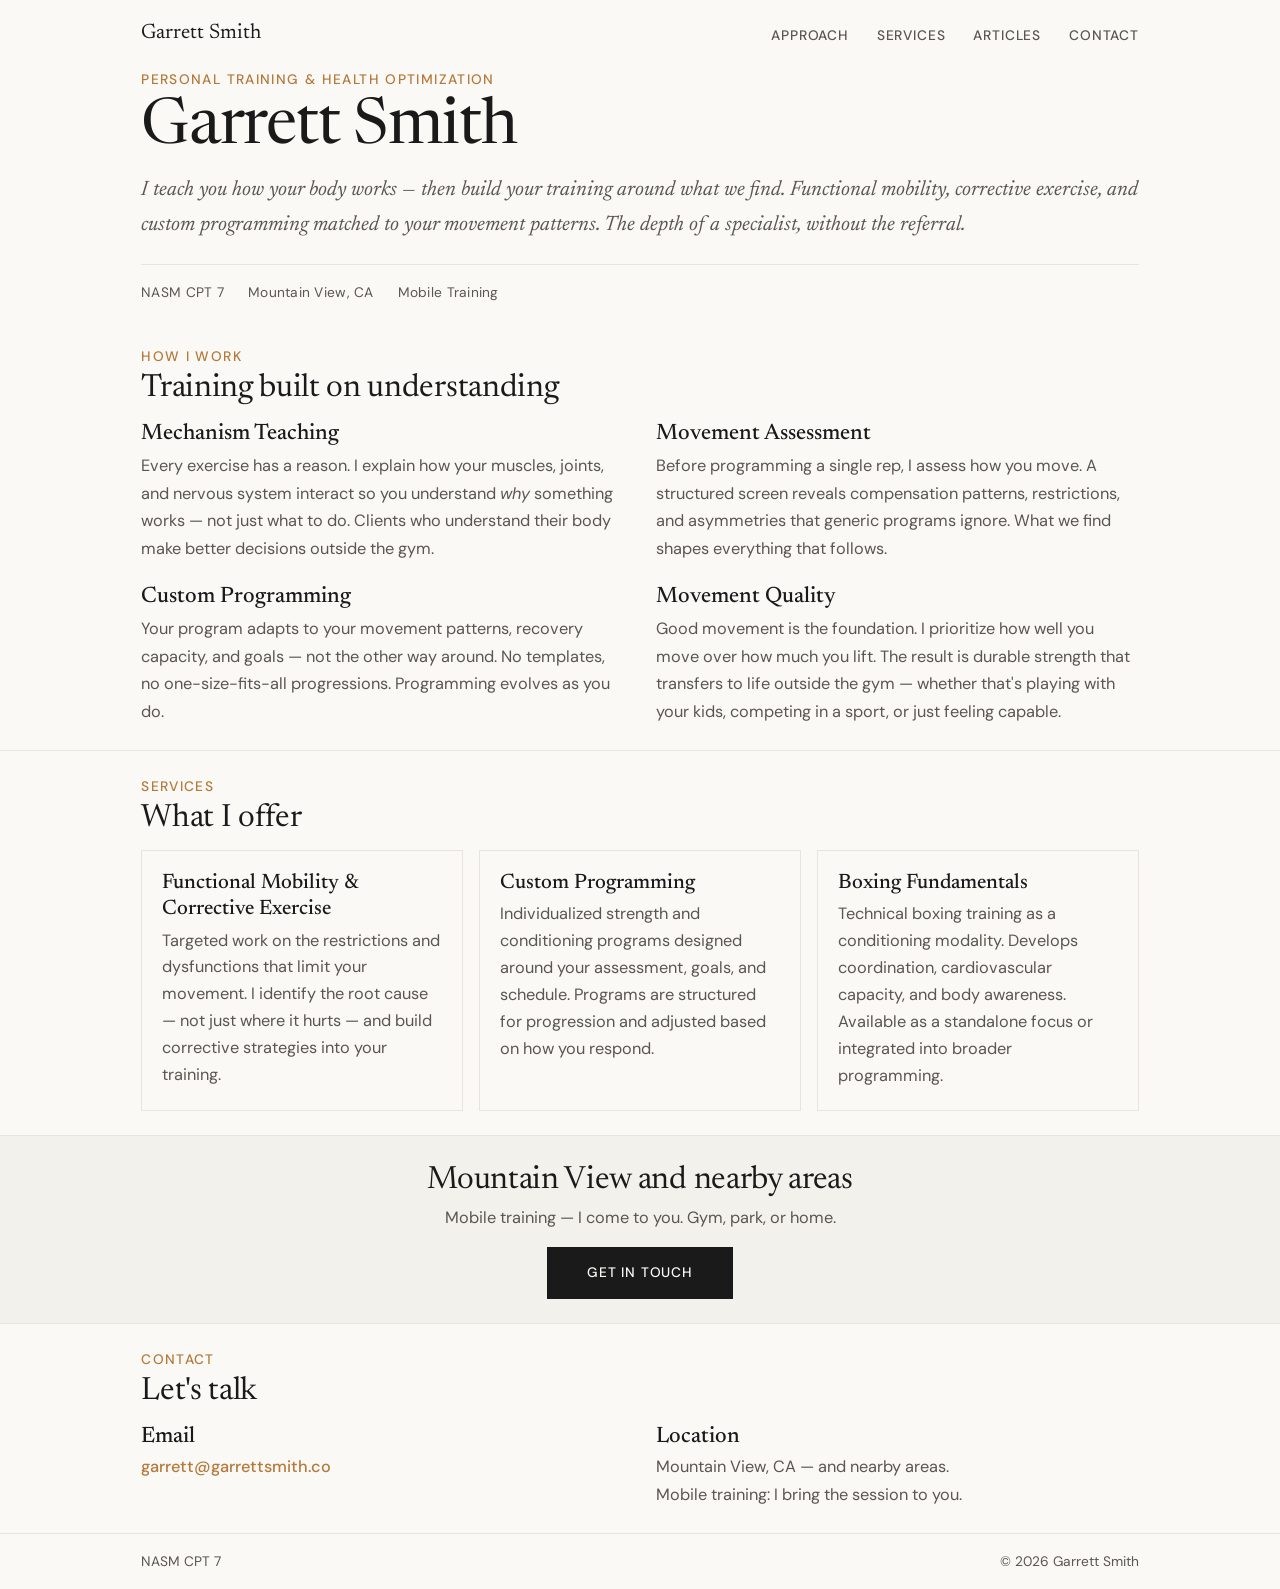
==== index.html @ 92f1cae7 "v4 baseline" ====
<!DOCTYPE html>
<html lang="en">
<head>
<meta charset="UTF-8">
<meta name="viewport" content="width=device-width, initial-scale=1.0">
<title>Garrett Smith — Personal Trainer, Mountain View CA</title>
<link rel="stylesheet" href="/styles.css">
</head>
<body>

  <nav class="site-nav">
    <div class="container">
      <a href="/" class="site-nav__name">Garrett Smith</a>
      <ul class="site-nav__links">
        <li><a href="#approach">Approach</a></li>
        <li><a href="#services">Services</a></li>
        <li><a href="/articles/">Articles</a></li>
        <li><a href="#contact">Contact</a></li>
      </ul>
    </div>
  </nav>

  <section class="hero">
    <div class="container">
      <p class="hero__label">Personal Training &amp; Health Optimization</p>
      <h1 class="hero__name">Garrett Smith</h1>
      <p class="hero__statement">I teach you how your body works — then build your training around what we find. Functional mobility, corrective exercise, and custom programming matched to your movement patterns. The depth of a specialist, without the referral.</p>
      <div class="hero__meta">
        <span class="hero__meta-item">NASM CPT 7</span>
        <span class="hero__meta-item">Mountain View, CA</span>
        <span class="hero__meta-item">Mobile Training</span>
      </div>
    </div>
  </section>

  <section id="approach" class="section">
    <div class="container">
      <p class="section__label">How I Work</p>
      <h2 class="section__heading">Training built on understanding</h2>
      <div class="approach__grid">
        <div class="approach__item">
          <h3>Mechanism Teaching</h3>
          <p>Every exercise has a reason. I explain how your muscles, joints, and nervous system interact so you understand <em>why</em> something works — not just what to do. Clients who understand their body make better decisions outside the gym.</p>
        </div>
        <div class="approach__item">
          <h3>Movement Assessment</h3>
          <p>Before programming a single rep, I assess how you move. A structured screen reveals compensation patterns, restrictions, and asymmetries that generic programs ignore. What we find shapes everything that follows.</p>
        </div>
        <div class="approach__item">
          <h3>Custom Programming</h3>
          <p>Your program adapts to your movement patterns, recovery capacity, and goals — not the other way around. No templates, no one-size-fits-all progressions. Programming evolves as you do.</p>
        </div>
        <div class="approach__item">
          <h3>Movement Quality</h3>
          <p>Good movement is the foundation. I prioritize how well you move over how much you lift. The result is durable strength that transfers to life outside the gym — whether that's playing with your kids, competing in a sport, or just feeling capable.</p>
        </div>
      </div>
    </div>
  </section>

  <section id="services" class="section">
    <div class="container">
      <p class="section__label">Services</p>
      <h2 class="section__heading">What I offer</h2>
      <div class="services__grid">
        <div class="service-card">
          <h3>Functional Mobility &amp; Corrective Exercise</h3>
          <p>Targeted work on the restrictions and dysfunctions that limit your movement. I identify the root cause — not just where it hurts — and build corrective strategies into your training.</p>
        </div>
        <div class="service-card">
          <h3>Custom Programming</h3>
          <p>Individualized strength and conditioning programs designed around your assessment, goals, and schedule. Programs are structured for progression and adjusted based on how you respond.</p>
        </div>
        <div class="service-card">
          <h3>Boxing Fundamentals</h3>
          <p>Technical boxing training as a conditioning modality. Develops coordination, cardiovascular capacity, and body awareness. Available as a standalone focus or integrated into broader programming.</p>
        </div>
      </div>
    </div>
  </section>

  <section class="cta-band">
    <div class="container">
      <h2>Mountain View and nearby areas</h2>
      <p>Mobile training — I come to you. Gym, park, or home.</p>
      <a href="mailto:garrett@garrettsmith.co" class="cta-button">Get in Touch</a>
    </div>
  </section>

  <section id="contact" class="section">
    <div class="container">
      <p class="section__label">Contact</p>
      <h2 class="section__heading">Let's talk</h2>
      <div class="contact__layout">
        <div class="contact__detail">
          <h3>Email</h3>
          <p><a href="mailto:garrett@garrettsmith.co">garrett@garrettsmith.co</a></p>
        </div>
        <div class="contact__detail">
          <h3>Location</h3>
          <p>Mountain View, CA — and nearby areas.<br>Mobile training: I bring the session to you.</p>
        </div>
      </div>
    </div>
  </section>

  <footer class="site-footer">
    <div class="container">
      <span class="site-footer__credential">NASM CPT 7</span>
      <span class="site-footer__copy">&copy; 2026 Garrett Smith</span>
    </div>
  </footer>

</body>
</html>
---- styles.css ----
/* garrettsmith.co — Base Styles */

/* ---- Self-Hosted Fonts ---- */

@font-face {
  font-family: 'DM Sans';
  src: url('/fonts/DM_Sans/DMSans-VariableFont_opsz,wght.ttf') format('truetype');
  font-weight: 100 900;
  font-style: normal;
  font-display: swap;
}

@font-face {
  font-family: 'DM Sans';
  src: url('/fonts/DM_Sans/DMSans-Italic-VariableFont_opsz,wght.ttf') format('truetype');
  font-weight: 100 900;
  font-style: italic;
  font-display: swap;
}

@font-face {
  font-family: 'Newsreader';
  src: url('/fonts/Newsreader/Newsreader-VariableFont_opsz,wght.ttf') format('truetype');
  font-weight: 200 800;
  font-style: normal;
  font-display: swap;
}

@font-face {
  font-family: 'Newsreader';
  src: url('/fonts/Newsreader/Newsreader-Italic-VariableFont_opsz,wght.ttf') format('truetype');
  font-weight: 200 800;
  font-style: italic;
  font-display: swap;
}

/* ---- Design Tokens ---- */

:root {
  --color-bg: #faf9f6;
  --color-bg-alt: #f3f1ec;
  --color-text: #1a1a1a;
  --color-text-secondary: #5a5650;
  --color-accent: #b5793a;
  --color-accent-hover: #9a6630;
  --color-border: #d8d4cc;
  --color-border-light: #e8e5de;
  --color-white: #ffffff;

  --font-heading: 'Newsreader', Georgia, serif;
  --font-body: 'DM Sans', 'Helvetica Neue', Helvetica, sans-serif;

  --s: 8px;

  --text-xs: clamp(0.75rem, 0.7rem + 0.2vw, 0.875rem);
  --text-sm: clamp(0.875rem, 0.82rem + 0.25vw, 1.0625rem);
  --text-base: clamp(1rem, 0.92rem + 0.35vw, 1.1875rem);
  --text-lg: clamp(1.0625rem, 0.95rem + 0.45vw, 1.3125rem);
  --text-xl: clamp(1.125rem, 1rem + 0.5vw, 1.4375rem);
  --text-2xl: clamp(1.5rem, 1.2rem + 1vw, 2.25rem);
  --text-3xl: clamp(2.25rem, 1.5rem + 2.5vw, 3.5rem);
  --text-hero: clamp(2.5rem, 1.6rem + 3vw, 4rem);
}

@media (prefers-color-scheme: dark) {
  :root {
    --color-bg: #141210;
    --color-bg-alt: #1c1a17;
    --color-text: #e8e5de;
    --color-text-secondary: #9a9590;
    --color-accent: #d4944a;
    --color-accent-hover: #e0a85e;
    --color-border: #2e2b26;
    --color-border-light: #252320;
    --color-white: #1c1a17;
  }
}

/* ---- Reset & Base ---- */

*, *::before, *::after {
  box-sizing: border-box;
  margin: 0;
  padding: 0;
}

html {
  scroll-behavior: smooth;
  -webkit-font-smoothing: antialiased;
  -moz-osx-font-smoothing: grayscale;
}

body {
  font-family: var(--font-body);
  font-size: var(--text-base);
  line-height: 1.7;
  color: var(--color-text);
  background-color: var(--color-bg);
}

img {
  max-width: 100%;
  height: auto;
  display: block;
}

a {
  color: var(--color-accent);
  text-decoration: none;
  transition: color 0.2s ease;
}

a:hover {
  color: var(--color-accent-hover);
}

/* ---- Typography ---- */

h1, h2, h3, h4 {
  font-family: var(--font-heading);
  font-weight: 400;
  line-height: 1.25;
  color: var(--color-text);
}

h1 { font-size: var(--text-3xl); letter-spacing: -0.02em; }
h2 { font-size: var(--text-2xl); letter-spacing: -0.01em; }
h3 { font-size: var(--text-xl); font-weight: 500; }

p { margin-bottom: 1em; }
p:last-child { margin-bottom: 0; }

/* ---- Layout ---- */

.container {
  max-width: 1100px;
  margin: 0 auto;
  padding: 0 clamp(20px, 4vw, 60px);
}

/* ---- Navigation ---- */

.site-nav {
  padding: calc(var(--s) * 2) 0 0;
}

.site-nav .container {
  display: flex;
  justify-content: space-between;
  align-items: center;
}

.site-nav__name {
  font-family: var(--font-heading);
  font-size: var(--text-lg);
  font-weight: 400;
  color: var(--color-text);
  text-decoration: none;
}

.site-nav__name:hover {
  color: var(--color-accent);
}

.site-nav__links {
  display: flex;
  gap: calc(var(--s) * 3.5);
  list-style: none;
}

.site-nav__links a {
  font-size: var(--text-xs);
  font-weight: 500;
  color: var(--color-text-secondary);
  text-decoration: none;
  letter-spacing: 0.06em;
  text-transform: uppercase;
  transition: color 0.2s ease;
}

.site-nav__links a:hover {
  color: var(--color-text);
}

/* ---- Hero (text-only) ---- */
/*
  Photo column removed: no professional photo yet.
  To restore two-column layout when photos arrive, uncomment
  the PHOTO RESTORE blocks below and in the responsive section,
  then add <div class="hero__photo">...</div> back to the HTML.
*/

.hero {
  padding: calc(var(--s) * 2) 0;
}

/* PHOTO RESTORE: uncomment when adding photo column
.hero__layout {
  display: grid;
  grid-template-columns: 1fr clamp(260px, 24vw, 380px);
  gap: clamp(24px, 3vw, 48px);
  align-items: start;
}
*/

.hero__label {
  font-size: var(--text-xs);
  font-weight: 500;
  letter-spacing: 0.1em;
  text-transform: uppercase;
  color: var(--color-accent);
  margin-bottom: calc(var(--s) * 0.5);
}

.hero__name {
  font-size: var(--text-hero);
  margin-bottom: calc(var(--s) * 1.5);
  line-height: 1.05;
}

.hero__statement {
  font-family: var(--font-heading);
  font-size: var(--text-lg);
  line-height: 1.65;
  color: var(--color-text-secondary);
  font-style: italic;
}

.hero__meta {
  display: flex;
  gap: calc(var(--s) * 3);
  margin-top: calc(var(--s) * 2);
  padding-top: calc(var(--s) * 2);
  border-top: 1px solid var(--color-border-light);
}

.hero__meta-item {
  font-size: var(--text-xs);
  color: var(--color-text-secondary);
  letter-spacing: 0.02em;
}

/* PHOTO RESTORE: uncomment when adding photo column
.hero__photo-placeholder {
  width: 100%;
  aspect-ratio: 3 / 4;
  background-color: var(--color-bg-alt);
  border: 2px dashed var(--color-border);
  display: flex;
  align-items: center;
  justify-content: center;
  font-size: var(--text-xs);
  color: var(--color-text-secondary);
  letter-spacing: 0.05em;
  text-transform: uppercase;
}
*/

/* ---- Sections ---- */

.section {
  padding: calc(var(--s) * 3) 0;
}

.section + .section {
  border-top: 1px solid var(--color-border-light);
}

.section__label {
  font-size: var(--text-xs);
  font-weight: 500;
  letter-spacing: 0.1em;
  text-transform: uppercase;
  color: var(--color-accent);
  margin-bottom: 0;
}

.section__heading {
  margin-bottom: calc(var(--s) * 1.5);
}

/* ---- Approach ---- */

.approach__grid {
  display: grid;
  grid-template-columns: 1fr 1fr;
  gap: calc(var(--s) * 2.5) calc(var(--s) * 4);
}

.approach__item h3 {
  margin-bottom: calc(var(--s) * 0.5);
}

.approach__item p {
  color: var(--color-text-secondary);
  font-size: var(--text-sm);
  line-height: 1.7;
}

/* ---- Services ---- */

.services__grid {
  display: grid;
  grid-template-columns: repeat(3, 1fr);
  gap: calc(var(--s) * 2);
}

.service-card {
  padding: calc(var(--s) * 2.5);
  border: 1px solid var(--color-border-light);
  transition: border-color 0.2s ease;
}

.service-card:hover {
  border-color: var(--color-accent);
}

.service-card h3 {
  font-family: var(--font-heading);
  font-size: var(--text-lg);
  margin-bottom: calc(var(--s) * 0.5);
}

.service-card p {
  font-size: var(--text-sm);
  color: var(--color-text-secondary);
  line-height: 1.65;
}

/* ---- CTA Band ---- */

.cta-band {
  padding: calc(var(--s) * 3) 0;
  text-align: center;
  background-color: var(--color-bg-alt);
  border-top: 1px solid var(--color-border-light);
  border-bottom: 1px solid var(--color-border-light);
}

.cta-band h2 {
  margin-bottom: calc(var(--s) * 0.5);
}

.cta-band p {
  color: var(--color-text-secondary);
  margin-bottom: calc(var(--s) * 2);
  font-size: var(--text-sm);
}

.cta-button {
  display: inline-block;
  padding: calc(var(--s) * 1.75) calc(var(--s) * 5);
  background-color: var(--color-text);
  color: var(--color-bg);
  font-family: var(--font-body);
  font-size: var(--text-xs);
  font-weight: 500;
  letter-spacing: 0.06em;
  text-transform: uppercase;
  text-decoration: none;
  transition: background-color 0.2s ease;
}

.cta-button:hover {
  background-color: var(--color-accent);
  color: #fff;
}

/* ---- Contact ---- */

.contact__layout {
  display: grid;
  grid-template-columns: 1fr 1fr;
  gap: calc(var(--s) * 4);
}

.contact__detail h3 {
  margin-bottom: calc(var(--s) * 0.25);
}

.contact__detail p {
  color: var(--color-text-secondary);
  font-size: var(--text-sm);
}

.contact__detail a {
  color: var(--color-accent);
  font-weight: 500;
}

/* ---- Footer ---- */

.site-footer {
  padding: calc(var(--s) * 2) 0;
  border-top: 1px solid var(--color-border-light);
}

.site-footer .container {
  display: flex;
  justify-content: space-between;
  align-items: center;
}

.site-footer__credential,
.site-footer__copy {
  font-size: var(--text-xs);
  color: var(--color-text-secondary);
}

/* ---- Articles Index ---- */

.articles-header {
  padding: calc(var(--s) * 5) 0 calc(var(--s) * 3);
}

.articles-header h1 {
  margin-bottom: calc(var(--s) * 1.5);
}

.articles-header p {
  color: var(--color-text-secondary);
  font-size: var(--text-sm);
  max-width: 560px;
}

.article-list {
  padding-bottom: calc(var(--s) * 6);
  border-top: 1px solid var(--color-border-light);
}

.article-entry {
  padding: calc(var(--s) * 3.5) 0;
  border-bottom: 1px solid var(--color-border-light);
  display: grid;
  grid-template-columns: 80px 1fr;
  gap: calc(var(--s) * 4);
  align-items: start;
}

.article-entry__date {
  font-size: var(--text-xs);
  color: var(--color-text-secondary);
  padding-top: 4px;
}

.article-entry__content h2 {
  font-size: var(--text-xl);
  margin-bottom: calc(var(--s) * 0.5);
}

.article-entry__content h2 a {
  color: var(--color-text);
  text-decoration: none;
}

.article-entry__content h2 a:hover {
  color: var(--color-accent);
}

.article-entry__content p {
  font-size: var(--text-sm);
  color: var(--color-text-secondary);
  line-height: 1.65;
}

/* ---- Article Page ---- */

.article-page {
  padding: calc(var(--s) * 5) 0 calc(var(--s) * 8);
}

.article-page .container {
  max-width: 760px;
}

.article-page__header {
  margin-bottom: calc(var(--s) * 4);
  padding-bottom: calc(var(--s) * 3);
  border-bottom: 1px solid var(--color-border-light);
}

.article-page__header .section__label {
  margin-bottom: calc(var(--s) * 1);
}

.article-page__header h1 {
  margin-bottom: calc(var(--s) * 1);
}

.article-page__meta {
  font-size: var(--text-xs);
  color: var(--color-text-secondary);
}

.article-page__body {
  font-family: var(--font-heading);
  font-size: var(--text-base);
  line-height: 1.85;
}

.article-page__body h2 {
  margin-top: calc(var(--s) * 5);
  margin-bottom: calc(var(--s) * 2);
  padding-bottom: calc(var(--s) * 1);
  border-bottom: 1px solid var(--color-border-light);
}

.article-page__body h3 {
  margin-top: calc(var(--s) * 3);
  margin-bottom: calc(var(--s) * 1.5);
}

.article-page__body h4 {
  font-size: var(--text-base);
  font-family: var(--font-body);
  font-weight: 600;
  margin-top: calc(var(--s) * 2.5);
  margin-bottom: calc(var(--s) * 1);
}

.article-page__body p {
  margin-bottom: 1.4em;
  font-family: var(--font-heading);
}

/* ---- Article Content: Callout Boxes ---- */
/* Ready for when protocol.html content is migrated into the article wrapper */

.protocol-box {
  background-color: var(--color-bg-alt);
  border-left: 3px solid var(--color-accent);
  padding: calc(var(--s) * 2.5);
  margin: calc(var(--s) * 3) 0;
  font-family: var(--font-body);
  font-size: var(--text-sm);
}

.protocol-box p {
  font-family: var(--font-body);
  margin-bottom: 0.5em;
}

.protocol-box .dosing {
  margin-bottom: 0.5em;
}

.guardrails {
  background-color: #fff8f0;
  border-left: 3px solid var(--color-accent);
  padding: calc(var(--s) * 2.5);
  margin: calc(var(--s) * 3) 0;
  font-family: var(--font-body);
  font-size: var(--text-sm);
}

.guardrails h3 {
  font-family: var(--font-body);
  font-size: var(--text-sm);
  font-weight: 600;
  letter-spacing: 0.03em;
  margin-bottom: calc(var(--s) * 1.5);
}

.guardrails p {
  font-family: var(--font-body);
}

@media (prefers-color-scheme: dark) {
  .guardrails {
    background-color: #211c14;
  }
}

.labs {
  background-color: #f0f5ff;
  border-left: 3px solid #4a7aad;
  padding: calc(var(--s) * 2.5);
  margin: calc(var(--s) * 3) 0;
  font-family: var(--font-body);
  font-size: var(--text-sm);
}

.labs p {
  font-family: var(--font-body);
}

@media (prefers-color-scheme: dark) {
  .labs {
    background-color: #0f1a2a;
    border-left-color: #5a8fc5;
  }
}

figure {
  margin: calc(var(--s) * 3) 0;
}

figure img {
  max-width: 100%;
  height: auto;
  border: 1px solid var(--color-border);
  margin: 0 auto;
}

figcaption {
  font-style: italic;
  margin-top: calc(var(--s) * 1);
  font-size: var(--text-xs);
  text-align: center;
  color: var(--color-text-secondary);
  font-family: var(--font-body);
}

/* ---- Article Table ---- */

.biohack-table {
  width: 100%;
  border-collapse: collapse;
  font-family: var(--font-body);
  font-size: var(--text-sm);
  margin: calc(var(--s) * 2) 0;
}

.biohack-table th {
  background-color: var(--color-text);
  color: var(--color-bg);
  padding: calc(var(--s) * 1.25);
  text-align: left;
  font-weight: 500;
  letter-spacing: 0.03em;
}

.biohack-table td {
  padding: calc(var(--s) * 1);
  border-bottom: 1px solid var(--color-border-light);
}

.biohack-table tr:nth-child(even) td {
  background-color: var(--color-bg-alt);
}

.row-gain { background-color: #e6ffed !important; }
.row-loss { background-color: #fff1f0 !important; }
.row-metabolic { background-color: #e6f7ff !important; }

@media (prefers-color-scheme: dark) {
  .row-gain { background-color: #0a2010 !important; }
  .row-loss { background-color: #2a0a08 !important; }
  .row-metabolic { background-color: #0a1a2a !important; }
}

.caption-text {
  font-size: var(--text-xs);
  color: var(--color-text-secondary);
  font-style: italic;
  margin-top: calc(var(--s) * 1);
  border-left: 2px solid var(--color-border);
  padding-left: calc(var(--s) * 1.5);
  font-family: var(--font-body);
}

.ref {
  color: var(--color-accent);
  font-weight: 500;
}

.ref:hover {
  text-decoration: underline;
}

/* ---- Responsive ---- */

@media (max-width: 900px) {
  /* PHOTO RESTORE: uncomment when photo column is restored
  .hero__layout { grid-template-columns: 1fr; gap: calc(var(--s) * 3); }
  .hero__photo { order: -1; }
  .hero__photo-placeholder { max-width: 260px; aspect-ratio: 1 / 1; }
  */

  .approach__grid {
    grid-template-columns: 1fr;
    gap: calc(var(--s) * 2.5);
  }

  .services__grid {
    grid-template-columns: 1fr;
  }

  .contact__layout {
    grid-template-columns: 1fr;
  }

  .article-entry {
    grid-template-columns: 1fr;
    gap: var(--s);
  }
}

@media (max-width: 600px) {
  .container {
    padding: 0 calc(var(--s) * 2);
  }

  .hero {
    padding: calc(var(--s) * 2) 0;
  }

  .section {
    padding: calc(var(--s) * 2.5) 0;
  }

  .hero__meta {
    flex-wrap: wrap;
    gap: calc(var(--s) * 1.5) calc(var(--s) * 3);
  }

  .site-nav__links {
    gap: calc(var(--s) * 2);
  }

  .site-footer .container {
    flex-direction: column;
    gap: var(--s);
    text-align: center;
  }
}
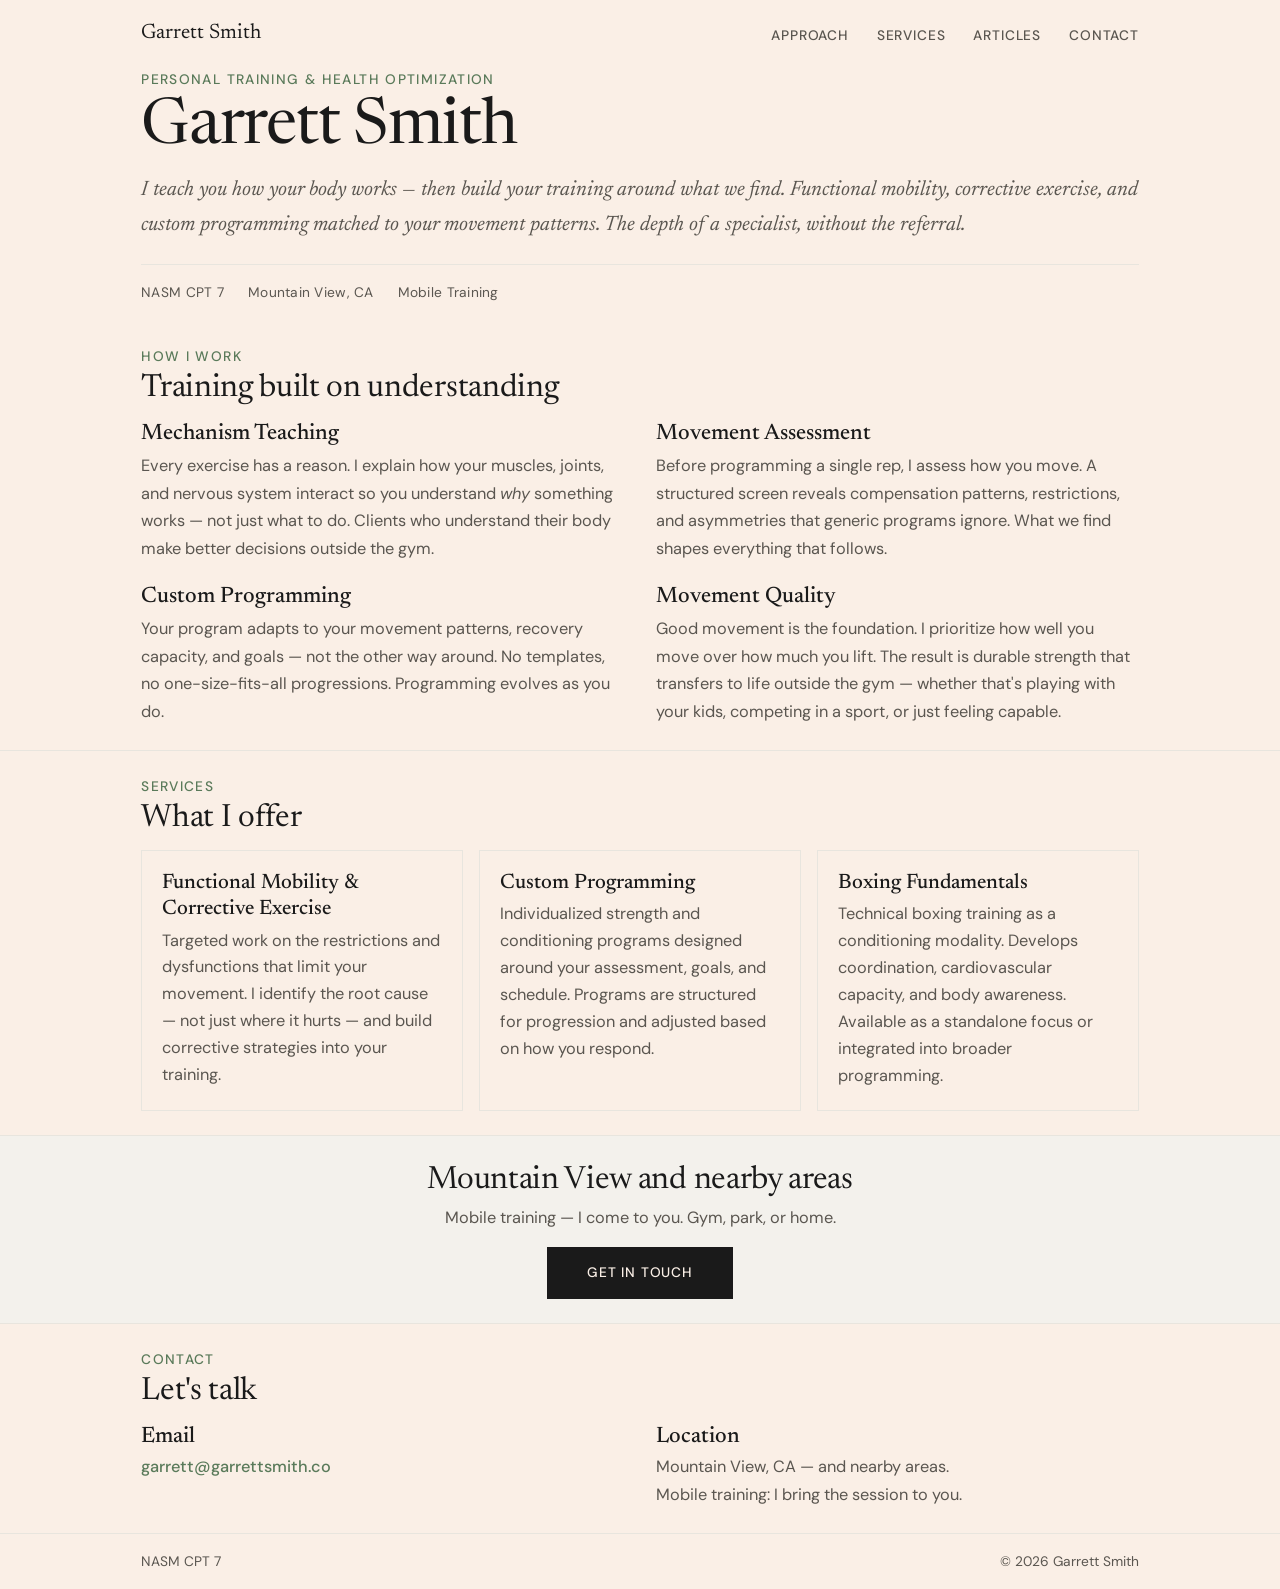
==== commit c25fc89a: "Apply doctrine review — tokenize colors, durations, spacing; remove banner comments and inline style" ====
--- a/index.html
+++ b/index.html
@@ -4,7 +4,7 @@
 <meta charset="UTF-8">
 <meta name="viewport" content="width=device-width, initial-scale=1.0">
 <title>Garrett Smith — Personal Trainer, Mountain View CA</title>
-<link rel="stylesheet" href="/styles.css">
+<link rel="stylesheet" href="styles.css">
 </head>
 <body>
 
--- a/styles.css
+++ b/styles.css
@@ -1,7 +1,3 @@
-/* garrettsmith.co — Base Styles */
-
-/* ---- Self-Hosted Fonts ---- */
-
 @font-face {
   font-family: 'DM Sans';
   src: url('/fonts/DM_Sans/DMSans-VariableFont_opsz,wght.ttf') format('truetype');
@@ -34,23 +30,29 @@
   font-display: swap;
 }
 
-/* ---- Design Tokens ---- */
-
 :root {
-  --color-bg: #faf9f6;
+  --color-bg: #faefe6;
   --color-bg-alt: #f3f1ec;
   --color-text: #1a1a1a;
   --color-text-secondary: #5a5650;
-  --color-accent: #b5793a;
+  --color-accent: #5a7a5a;
   --color-accent-hover: #9a6630;
   --color-border: #d8d4cc;
   --color-border-light: #e8e5de;
   --color-white: #ffffff;
+  --color-guardrails-bg: #fff8f0;
+  --color-labs-bg: #f0f5ff;
+  --color-labs-border: #4a7aad;
+  --color-row-gain: #e6ffed;
+  --color-row-loss: #fff1f0;
+  --color-row-metabolic: #e6f7ff;
+
+  --dur-fast: 200ms;
 
   --font-heading: 'Newsreader', Georgia, serif;
   --font-body: 'DM Sans', 'Helvetica Neue', Helvetica, sans-serif;
 
-  --s: 8px;
+  --spacing-unit: 0.5rem;
 
   --text-xs: clamp(0.75rem, 0.7rem + 0.2vw, 0.875rem);
   --text-sm: clamp(0.875rem, 0.82rem + 0.25vw, 1.0625rem);
@@ -73,10 +75,15 @@
     --color-border: #2e2b26;
     --color-border-light: #252320;
     --color-white: #1c1a17;
-  }
-}
-
-/* ---- Reset & Base ---- */
+    --color-guardrails-bg: #211c14;
+    --color-labs-bg: #0f1a2a;
+    --color-labs-border: #5a8fc5;
+    --color-row-gain: #0a2010;
+    --color-row-loss: #2a0a08;
+    --color-row-metabolic: #0a1a2a;
+  }
+}
+
 
 *, *::before, *::after {
   box-sizing: border-box;
@@ -107,14 +114,13 @@
 a {
   color: var(--color-accent);
   text-decoration: none;
-  transition: color 0.2s ease;
+  transition: color var(--dur-fast) ease;
 }
 
 a:hover {
   color: var(--color-accent-hover);
 }
 
-/* ---- Typography ---- */
 
 h1, h2, h3, h4 {
   font-family: var(--font-heading);
@@ -130,7 +136,6 @@
 p { margin-bottom: 1em; }
 p:last-child { margin-bottom: 0; }
 
-/* ---- Layout ---- */
 
 .container {
   max-width: 1100px;
@@ -138,10 +143,9 @@
   padding: 0 clamp(20px, 4vw, 60px);
 }
 
-/* ---- Navigation ---- */
 
 .site-nav {
-  padding: calc(var(--s) * 2) 0 0;
+  padding: calc(var(--spacing-unit) * 2) 0 0;
 }
 
 .site-nav .container {
@@ -164,7 +168,7 @@
 
 .site-nav__links {
   display: flex;
-  gap: calc(var(--s) * 3.5);
+  gap: calc(var(--spacing-unit) * 3.5);
   list-style: none;
 }
 
@@ -175,14 +179,13 @@
   text-decoration: none;
   letter-spacing: 0.06em;
   text-transform: uppercase;
-  transition: color 0.2s ease;
+  transition: color var(--dur-fast) ease;
 }
 
 .site-nav__links a:hover {
   color: var(--color-text);
 }
 
-/* ---- Hero (text-only) ---- */
 /*
   Photo column removed: no professional photo yet.
   To restore two-column layout when photos arrive, uncomment
@@ -191,7 +194,7 @@
 */
 
 .hero {
-  padding: calc(var(--s) * 2) 0;
+  padding: calc(var(--spacing-unit) * 2) 0;
 }
 
 /* PHOTO RESTORE: uncomment when adding photo column
@@ -209,12 +212,12 @@
   letter-spacing: 0.1em;
   text-transform: uppercase;
   color: var(--color-accent);
-  margin-bottom: calc(var(--s) * 0.5);
+  margin-bottom: calc(var(--spacing-unit) * 0.5);
 }
 
 .hero__name {
   font-size: var(--text-hero);
-  margin-bottom: calc(var(--s) * 1.5);
+  margin-bottom: calc(var(--spacing-unit) * 1.5);
   line-height: 1.05;
 }
 
@@ -228,9 +231,9 @@
 
 .hero__meta {
   display: flex;
-  gap: calc(var(--s) * 3);
-  margin-top: calc(var(--s) * 2);
-  padding-top: calc(var(--s) * 2);
+  gap: calc(var(--spacing-unit) * 3);
+  margin-top: calc(var(--spacing-unit) * 2);
+  padding-top: calc(var(--spacing-unit) * 2);
   border-top: 1px solid var(--color-border-light);
 }
 
@@ -256,10 +259,9 @@
 }
 */
 
-/* ---- Sections ---- */
 
 .section {
-  padding: calc(var(--s) * 3) 0;
+  padding: calc(var(--spacing-unit) * 3) 0;
 }
 
 .section + .section {
@@ -276,19 +278,18 @@
 }
 
 .section__heading {
-  margin-bottom: calc(var(--s) * 1.5);
-}
-
-/* ---- Approach ---- */
+  margin-bottom: calc(var(--spacing-unit) * 1.5);
+}
+
 
 .approach__grid {
   display: grid;
   grid-template-columns: 1fr 1fr;
-  gap: calc(var(--s) * 2.5) calc(var(--s) * 4);
+  gap: calc(var(--spacing-unit) * 2.5) calc(var(--spacing-unit) * 4);
 }
 
 .approach__item h3 {
-  margin-bottom: calc(var(--s) * 0.5);
+  margin-bottom: calc(var(--spacing-unit) * 0.5);
 }
 
 .approach__item p {
@@ -297,18 +298,17 @@
   line-height: 1.7;
 }
 
-/* ---- Services ---- */
 
 .services__grid {
   display: grid;
   grid-template-columns: repeat(3, 1fr);
-  gap: calc(var(--s) * 2);
+  gap: calc(var(--spacing-unit) * 2);
 }
 
 .service-card {
-  padding: calc(var(--s) * 2.5);
+  padding: calc(var(--spacing-unit) * 2.5);
   border: 1px solid var(--color-border-light);
-  transition: border-color 0.2s ease;
+  transition: border-color var(--dur-fast) ease;
 }
 
 .service-card:hover {
@@ -318,7 +318,7 @@
 .service-card h3 {
   font-family: var(--font-heading);
   font-size: var(--text-lg);
-  margin-bottom: calc(var(--s) * 0.5);
+  margin-bottom: calc(var(--spacing-unit) * 0.5);
 }
 
 .service-card p {
@@ -327,10 +327,9 @@
   line-height: 1.65;
 }
 
-/* ---- CTA Band ---- */
 
 .cta-band {
-  padding: calc(var(--s) * 3) 0;
+  padding: calc(var(--spacing-unit) * 3) 0;
   text-align: center;
   background-color: var(--color-bg-alt);
   border-top: 1px solid var(--color-border-light);
@@ -338,18 +337,18 @@
 }
 
 .cta-band h2 {
-  margin-bottom: calc(var(--s) * 0.5);
+  margin-bottom: calc(var(--spacing-unit) * 0.5);
 }
 
 .cta-band p {
   color: var(--color-text-secondary);
-  margin-bottom: calc(var(--s) * 2);
+  margin-bottom: calc(var(--spacing-unit) * 2);
   font-size: var(--text-sm);
 }
 
 .cta-button {
   display: inline-block;
-  padding: calc(var(--s) * 1.75) calc(var(--s) * 5);
+  padding: calc(var(--spacing-unit) * 1.75) calc(var(--spacing-unit) * 5);
   background-color: var(--color-text);
   color: var(--color-bg);
   font-family: var(--font-body);
@@ -358,24 +357,23 @@
   letter-spacing: 0.06em;
   text-transform: uppercase;
   text-decoration: none;
-  transition: background-color 0.2s ease;
+  transition: background-color var(--dur-fast) ease;
 }
 
 .cta-button:hover {
   background-color: var(--color-accent);
-  color: #fff;
-}
-
-/* ---- Contact ---- */
+  color: var(--color-white);
+}
+
 
 .contact__layout {
   display: grid;
   grid-template-columns: 1fr 1fr;
-  gap: calc(var(--s) * 4);
+  gap: calc(var(--spacing-unit) * 4);
 }
 
 .contact__detail h3 {
-  margin-bottom: calc(var(--s) * 0.25);
+  margin-bottom: calc(var(--spacing-unit) * 0.25);
 }
 
 .contact__detail p {
@@ -388,10 +386,9 @@
   font-weight: 500;
 }
 
-/* ---- Footer ---- */
 
 .site-footer {
-  padding: calc(var(--s) * 2) 0;
+  padding: calc(var(--spacing-unit) * 2) 0;
   border-top: 1px solid var(--color-border-light);
 }
 
@@ -407,14 +404,13 @@
   color: var(--color-text-secondary);
 }
 
-/* ---- Articles Index ---- */
 
 .articles-header {
-  padding: calc(var(--s) * 5) 0 calc(var(--s) * 3);
+  padding: calc(var(--spacing-unit) * 5) 0 calc(var(--spacing-unit) * 3);
 }
 
 .articles-header h1 {
-  margin-bottom: calc(var(--s) * 1.5);
+  margin-bottom: calc(var(--spacing-unit) * 1.5);
 }
 
 .articles-header p {
@@ -424,16 +420,16 @@
 }
 
 .article-list {
-  padding-bottom: calc(var(--s) * 6);
+  padding-bottom: calc(var(--spacing-unit) * 6);
   border-top: 1px solid var(--color-border-light);
 }
 
 .article-entry {
-  padding: calc(var(--s) * 3.5) 0;
+  padding: calc(var(--spacing-unit) * 3.5) 0;
   border-bottom: 1px solid var(--color-border-light);
   display: grid;
   grid-template-columns: 80px 1fr;
-  gap: calc(var(--s) * 4);
+  gap: calc(var(--spacing-unit) * 4);
   align-items: start;
 }
 
@@ -445,7 +441,7 @@
 
 .article-entry__content h2 {
   font-size: var(--text-xl);
-  margin-bottom: calc(var(--s) * 0.5);
+  margin-bottom: calc(var(--spacing-unit) * 0.5);
 }
 
 .article-entry__content h2 a {
@@ -463,10 +459,9 @@
   line-height: 1.65;
 }
 
-/* ---- Article Page ---- */
 
 .article-page {
-  padding: calc(var(--s) * 5) 0 calc(var(--s) * 8);
+  padding: calc(var(--spacing-unit) * 5) 0 calc(var(--spacing-unit) * 8);
 }
 
 .article-page .container {
@@ -474,17 +469,17 @@
 }
 
 .article-page__header {
-  margin-bottom: calc(var(--s) * 4);
-  padding-bottom: calc(var(--s) * 3);
+  margin-bottom: calc(var(--spacing-unit) * 4);
+  padding-bottom: calc(var(--spacing-unit) * 3);
   border-bottom: 1px solid var(--color-border-light);
 }
 
 .article-page__header .section__label {
-  margin-bottom: calc(var(--s) * 1);
+  margin-bottom: calc(var(--spacing-unit) * 1);
 }
 
 .article-page__header h1 {
-  margin-bottom: calc(var(--s) * 1);
+  margin-bottom: calc(var(--spacing-unit) * 1);
 }
 
 .article-page__meta {
@@ -499,23 +494,23 @@
 }
 
 .article-page__body h2 {
-  margin-top: calc(var(--s) * 5);
-  margin-bottom: calc(var(--s) * 2);
-  padding-bottom: calc(var(--s) * 1);
+  margin-top: calc(var(--spacing-unit) * 5);
+  margin-bottom: calc(var(--spacing-unit) * 2);
+  padding-bottom: calc(var(--spacing-unit) * 1);
   border-bottom: 1px solid var(--color-border-light);
 }
 
 .article-page__body h3 {
-  margin-top: calc(var(--s) * 3);
-  margin-bottom: calc(var(--s) * 1.5);
+  margin-top: calc(var(--spacing-unit) * 3);
+  margin-bottom: calc(var(--spacing-unit) * 1.5);
 }
 
 .article-page__body h4 {
   font-size: var(--text-base);
   font-family: var(--font-body);
   font-weight: 600;
-  margin-top: calc(var(--s) * 2.5);
-  margin-bottom: calc(var(--s) * 1);
+  margin-top: calc(var(--spacing-unit) * 2.5);
+  margin-bottom: calc(var(--spacing-unit) * 1);
 }
 
 .article-page__body p {
@@ -523,14 +518,13 @@
   font-family: var(--font-heading);
 }
 
-/* ---- Article Content: Callout Boxes ---- */
 /* Ready for when protocol.html content is migrated into the article wrapper */
 
 .protocol-box {
   background-color: var(--color-bg-alt);
   border-left: 3px solid var(--color-accent);
-  padding: calc(var(--s) * 2.5);
-  margin: calc(var(--s) * 3) 0;
+  padding: calc(var(--spacing-unit) * 2.5);
+  margin: calc(var(--spacing-unit) * 3) 0;
   font-family: var(--font-body);
   font-size: var(--text-sm);
 }
@@ -545,10 +539,10 @@
 }
 
 .guardrails {
-  background-color: #fff8f0;
+  background-color: var(--color-guardrails-bg);
   border-left: 3px solid var(--color-accent);
-  padding: calc(var(--s) * 2.5);
-  margin: calc(var(--s) * 3) 0;
+  padding: calc(var(--spacing-unit) * 2.5);
+  margin: calc(var(--spacing-unit) * 3) 0;
   font-family: var(--font-body);
   font-size: var(--text-sm);
 }
@@ -558,24 +552,18 @@
   font-size: var(--text-sm);
   font-weight: 600;
   letter-spacing: 0.03em;
-  margin-bottom: calc(var(--s) * 1.5);
+  margin-bottom: calc(var(--spacing-unit) * 1.5);
 }
 
 .guardrails p {
   font-family: var(--font-body);
 }
 
-@media (prefers-color-scheme: dark) {
-  .guardrails {
-    background-color: #211c14;
-  }
-}
-
 .labs {
-  background-color: #f0f5ff;
-  border-left: 3px solid #4a7aad;
-  padding: calc(var(--s) * 2.5);
-  margin: calc(var(--s) * 3) 0;
+  background-color: var(--color-labs-bg);
+  border-left: 3px solid var(--color-labs-border);
+  padding: calc(var(--spacing-unit) * 2.5);
+  margin: calc(var(--spacing-unit) * 3) 0;
   font-family: var(--font-body);
   font-size: var(--text-sm);
 }
@@ -584,15 +572,8 @@
   font-family: var(--font-body);
 }
 
-@media (prefers-color-scheme: dark) {
-  .labs {
-    background-color: #0f1a2a;
-    border-left-color: #5a8fc5;
-  }
-}
-
 figure {
-  margin: calc(var(--s) * 3) 0;
+  margin: calc(var(--spacing-unit) * 3) 0;
 }
 
 figure img {
@@ -604,34 +585,33 @@
 
 figcaption {
   font-style: italic;
-  margin-top: calc(var(--s) * 1);
+  margin-top: calc(var(--spacing-unit) * 1);
   font-size: var(--text-xs);
   text-align: center;
   color: var(--color-text-secondary);
   font-family: var(--font-body);
 }
 
-/* ---- Article Table ---- */
 
 .biohack-table {
   width: 100%;
   border-collapse: collapse;
   font-family: var(--font-body);
   font-size: var(--text-sm);
-  margin: calc(var(--s) * 2) 0;
+  margin: calc(var(--spacing-unit) * 2) 0;
 }
 
 .biohack-table th {
   background-color: var(--color-text);
   color: var(--color-bg);
-  padding: calc(var(--s) * 1.25);
+  padding: calc(var(--spacing-unit) * 1.25);
   text-align: left;
   font-weight: 500;
   letter-spacing: 0.03em;
 }
 
 .biohack-table td {
-  padding: calc(var(--s) * 1);
+  padding: calc(var(--spacing-unit) * 1);
   border-bottom: 1px solid var(--color-border-light);
 }
 
@@ -639,23 +619,17 @@
   background-color: var(--color-bg-alt);
 }
 
-.row-gain { background-color: #e6ffed !important; }
-.row-loss { background-color: #fff1f0 !important; }
-.row-metabolic { background-color: #e6f7ff !important; }
-
-@media (prefers-color-scheme: dark) {
-  .row-gain { background-color: #0a2010 !important; }
-  .row-loss { background-color: #2a0a08 !important; }
-  .row-metabolic { background-color: #0a1a2a !important; }
-}
+.biohack-table .row-gain td { background-color: var(--color-row-gain); }
+.biohack-table .row-loss td { background-color: var(--color-row-loss); }
+.biohack-table .row-metabolic td { background-color: var(--color-row-metabolic); }
 
 .caption-text {
   font-size: var(--text-xs);
   color: var(--color-text-secondary);
   font-style: italic;
-  margin-top: calc(var(--s) * 1);
+  margin-top: calc(var(--spacing-unit) * 1);
   border-left: 2px solid var(--color-border);
-  padding-left: calc(var(--s) * 1.5);
+  padding-left: calc(var(--spacing-unit) * 1.5);
   font-family: var(--font-body);
 }
 
@@ -668,18 +642,43 @@
   text-decoration: underline;
 }
 
-/* ---- Responsive ---- */
+
+.article-references {
+  margin-top: calc(var(--spacing-unit) * 6);
+  padding-top: calc(var(--spacing-unit) * 3);
+  border-top: 2px solid var(--color-border);
+}
+
+.article-references h2 {
+  border-bottom: none;
+  padding-bottom: 0;
+  margin-bottom: calc(var(--spacing-unit) * 3);
+}
+
+.article-references p {
+  font-family: var(--font-body);
+  font-size: var(--text-xs);
+  line-height: 1.55;
+  color: var(--color-text-secondary);
+  text-indent: -1.5em;
+  padding-left: 1.5em;
+  margin-bottom: 0.85em;
+}
+
+.guardrails h3 {
+  margin-top: 0;
+}
 
 @media (max-width: 900px) {
   /* PHOTO RESTORE: uncomment when photo column is restored
-  .hero__layout { grid-template-columns: 1fr; gap: calc(var(--s) * 3); }
+  .hero__layout { grid-template-columns: 1fr; gap: calc(var(--spacing-unit) * 3); }
   .hero__photo { order: -1; }
   .hero__photo-placeholder { max-width: 260px; aspect-ratio: 1 / 1; }
   */
 
   .approach__grid {
     grid-template-columns: 1fr;
-    gap: calc(var(--s) * 2.5);
+    gap: calc(var(--spacing-unit) * 2.5);
   }
 
   .services__grid {
@@ -692,35 +691,35 @@
 
   .article-entry {
     grid-template-columns: 1fr;
-    gap: var(--s);
+    gap: var(--spacing-unit);
   }
 }
 
 @media (max-width: 600px) {
   .container {
-    padding: 0 calc(var(--s) * 2);
+    padding: 0 calc(var(--spacing-unit) * 2);
   }
 
   .hero {
-    padding: calc(var(--s) * 2) 0;
+    padding: calc(var(--spacing-unit) * 2) 0;
   }
 
   .section {
-    padding: calc(var(--s) * 2.5) 0;
+    padding: calc(var(--spacing-unit) * 2.5) 0;
   }
 
   .hero__meta {
     flex-wrap: wrap;
-    gap: calc(var(--s) * 1.5) calc(var(--s) * 3);
+    gap: calc(var(--spacing-unit) * 1.5) calc(var(--spacing-unit) * 3);
   }
 
   .site-nav__links {
-    gap: calc(var(--s) * 2);
+    gap: calc(var(--spacing-unit) * 2);
   }
 
   .site-footer .container {
     flex-direction: column;
-    gap: var(--s);
+    gap: var(--spacing-unit);
     text-align: center;
   }
 }
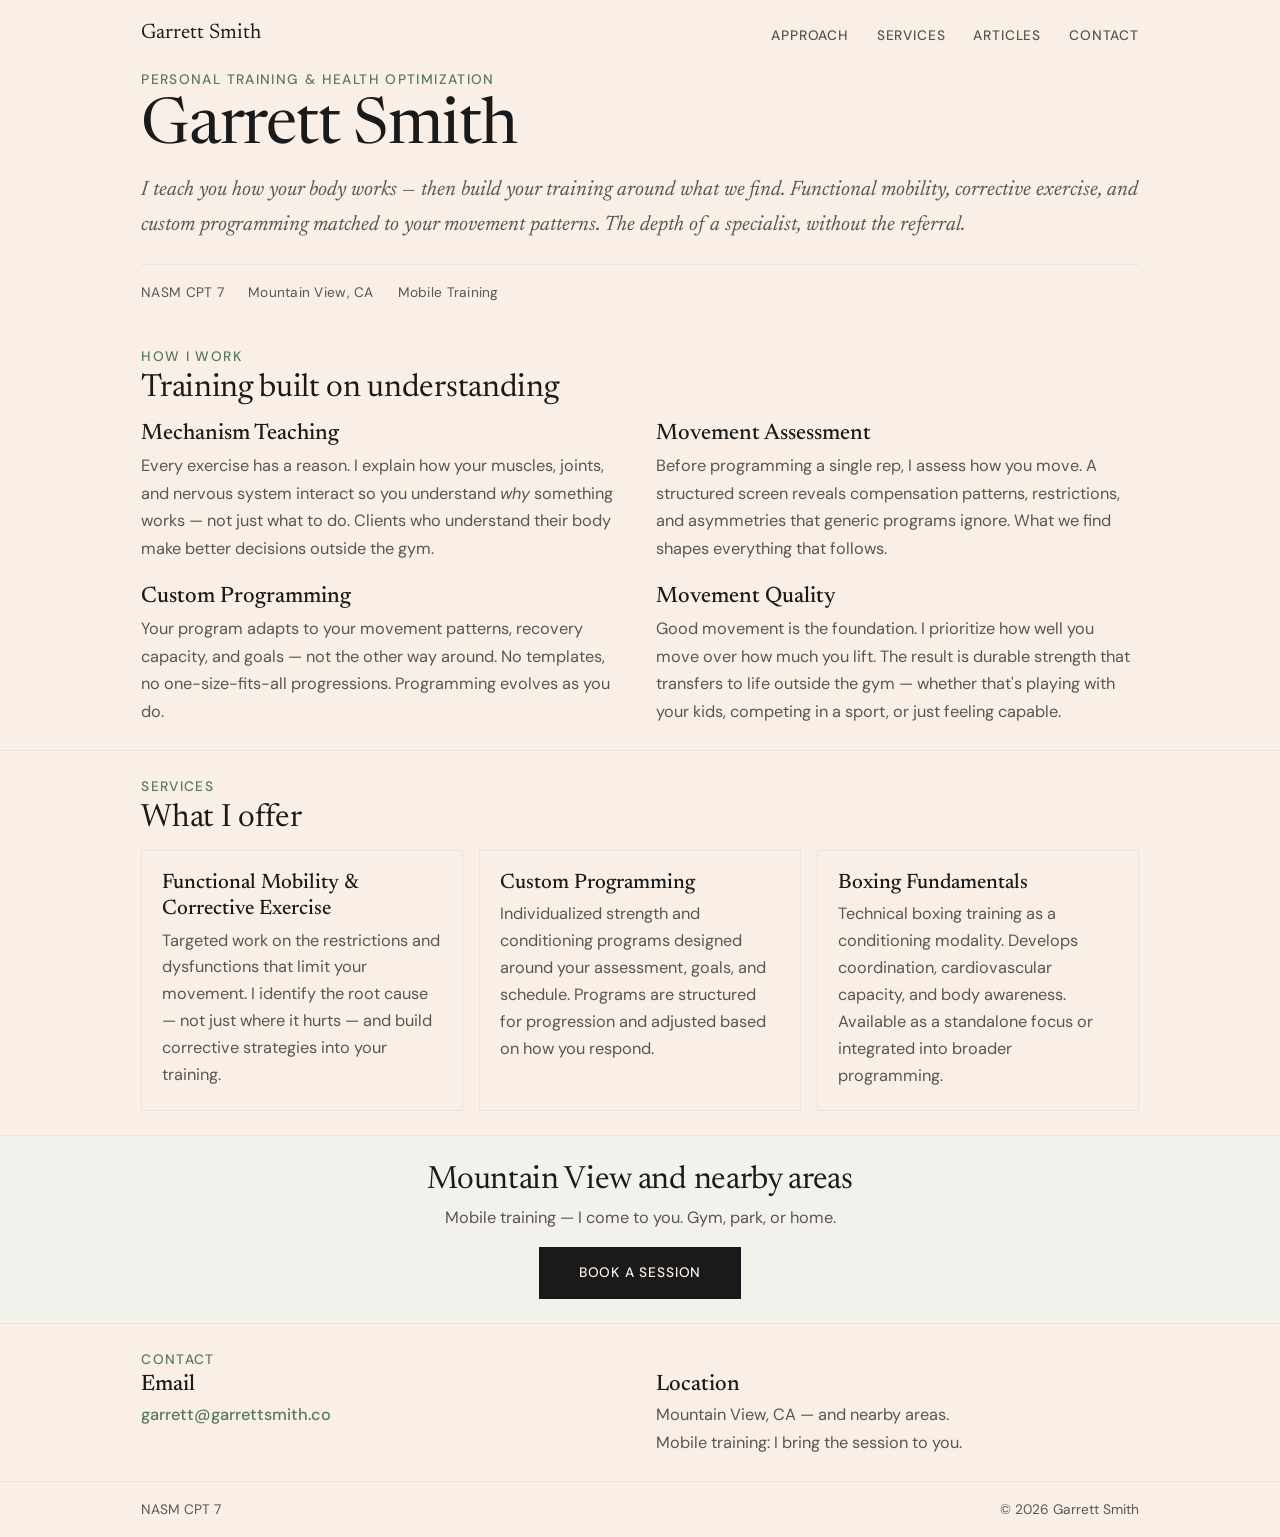
==== commit ff92465d: "Add Calendly /book redirect and clean up contact section - Point primary CTA at /book (Netlify redir" ====
--- a/index.html
+++ b/index.html
@@ -83,14 +83,13 @@
     <div class="container">
       <h2>Mountain View and nearby areas</h2>
       <p>Mobile training — I come to you. Gym, park, or home.</p>
-      <a href="mailto:garrett@garrettsmith.co" class="cta-button">Get in Touch</a>
+      <a href="/book" target="_blank" rel="noopener" class="cta-button">Book a Session</a>
     </div>
   </section>
 
   <section id="contact" class="section">
     <div class="container">
       <p class="section__label">Contact</p>
-      <h2 class="section__heading">Let's talk</h2>
       <div class="contact__layout">
         <div class="contact__detail">
           <h3>Email</h3>
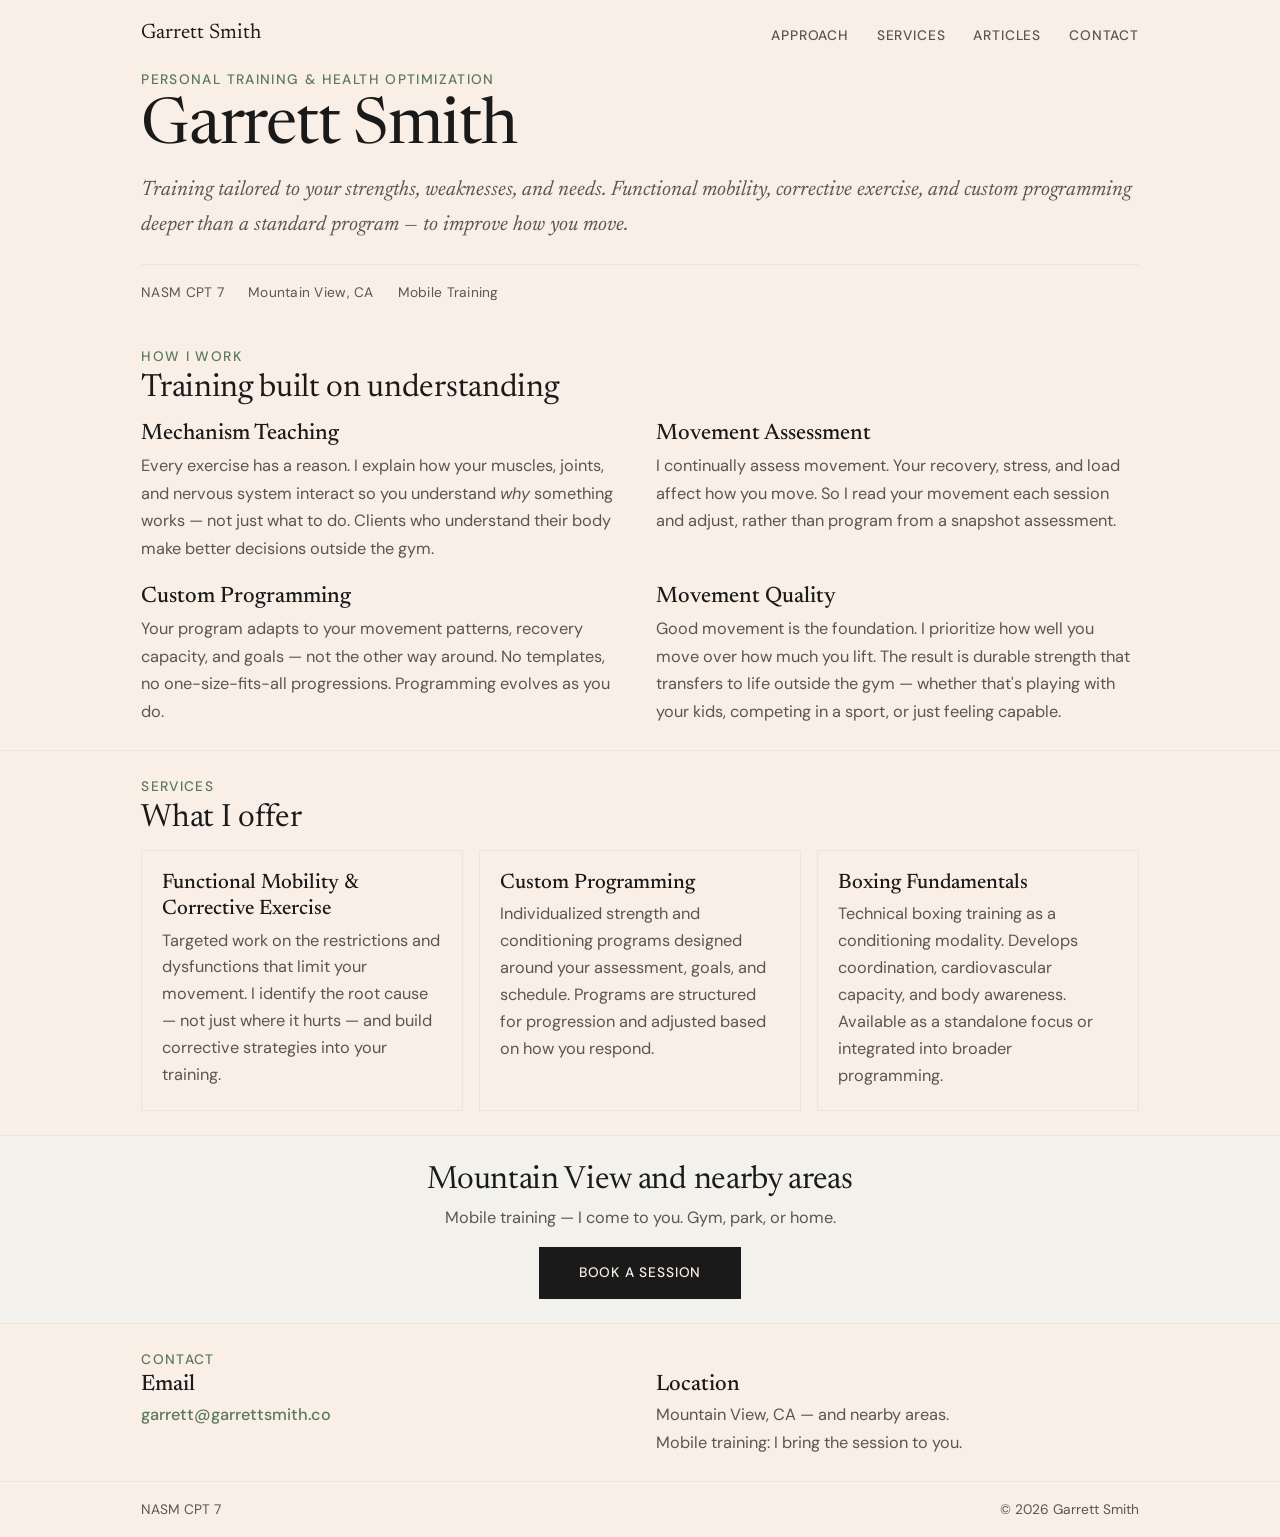
==== commit dfc80752: "update copy on homepage" ====
--- a/index.html
+++ b/index.html
@@ -24,7 +24,9 @@
     <div class="container">
       <p class="hero__label">Personal Training &amp; Health Optimization</p>
       <h1 class="hero__name">Garrett Smith</h1>
-      <p class="hero__statement">I teach you how your body works — then build your training around what we find. Functional mobility, corrective exercise, and custom programming matched to your movement patterns. The depth of a specialist, without the referral.</p>
+      <p class="hero__statement">
+       Training tailored to your strengths, weaknesses, and needs. Functional mobility, corrective exercise, and custom programming deeper than a standard program — to improve how you move.
+      </p>
       <div class="hero__meta">
         <span class="hero__meta-item">NASM CPT 7</span>
         <span class="hero__meta-item">Mountain View, CA</span>
@@ -44,11 +46,15 @@
         </div>
         <div class="approach__item">
           <h3>Movement Assessment</h3>
-          <p>Before programming a single rep, I assess how you move. A structured screen reveals compensation patterns, restrictions, and asymmetries that generic programs ignore. What we find shapes everything that follows.</p>
+          <p>
+           I continually assess movement. Your recovery, stress, and load affect how you move. So I read your movement each session and adjust, rather than program from a snapshot assessment.
+          </p>
         </div>
         <div class="approach__item">
           <h3>Custom Programming</h3>
-          <p>Your program adapts to your movement patterns, recovery capacity, and goals — not the other way around. No templates, no one-size-fits-all progressions. Programming evolves as you do.</p>
+          <p>
+            Your program adapts to your movement patterns, recovery capacity, and goals — not the other way around. No templates, no one-size-fits-all progressions. Programming evolves as you do.
+            </p>
         </div>
         <div class="approach__item">
           <h3>Movement Quality</h3>
